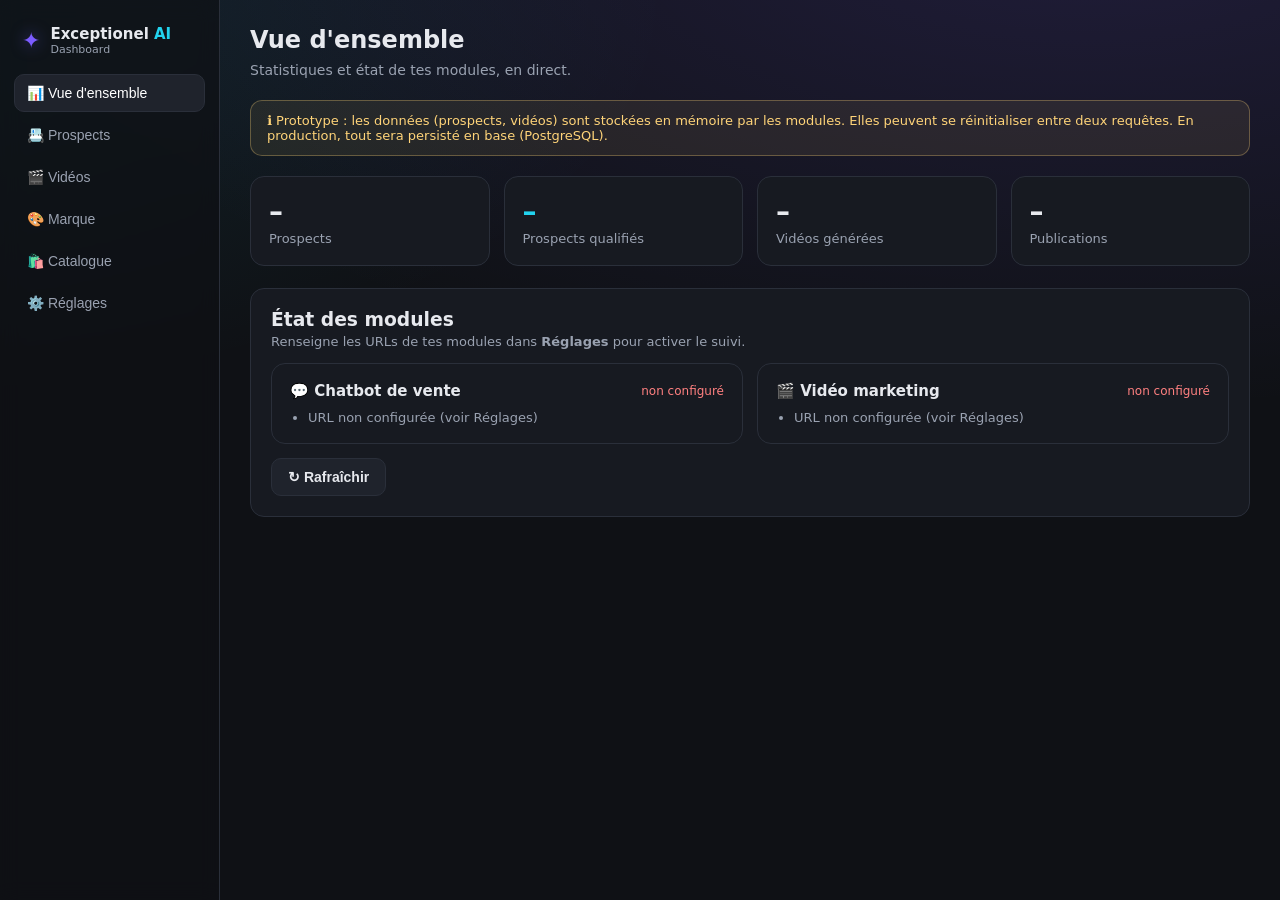
==== dashboard/index.html @ fd81e207 "Dashboard client: vue centralisee (stats, prospects, videos, marque, catalogue) agregeant les module" ====
<!DOCTYPE html>
<html lang="fr">
  <head>
    <meta charset="UTF-8" />
    <meta name="viewport" content="width=device-width, initial-scale=1.0" />
    <title>Exceptionel AI — Dashboard</title>
    <link rel="stylesheet" href="styles.css" />
  </head>
  <body>
    <div class="app">
      <!-- Sidebar -->
      <aside class="sidebar">
        <div class="brand">
          <span class="logo">✦</span>
          <div><strong>Exceptionel<span style="color:#22d3ee"> AI</span></strong><small>Dashboard</small></div>
        </div>
        <nav class="nav" id="nav">
          <button class="active" data-view="overview">📊 Vue d'ensemble</button>
          <button data-view="leads">📇 Prospects</button>
          <button data-view="videos">🎬 Vidéos</button>
          <button data-view="brand">🎨 Marque</button>
          <button data-view="catalog">🛍️ Catalogue</button>
          <button data-view="settings">⚙️ Réglages</button>
        </nav>
      </aside>

      <!-- Main -->
      <main class="main">
        <!-- OVERVIEW -->
        <section id="view-overview" class="view active">
          <div class="topline"><h1>Vue d'ensemble</h1></div>
          <p class="sub">Statistiques et état de tes modules, en direct.</p>
          <div class="banner" id="proto-note">
            ℹ️ Prototype : les données (prospects, vidéos) sont stockées en mémoire par les modules.
            Elles peuvent se réinitialiser entre deux requêtes. En production, tout sera persisté en base (PostgreSQL).
          </div>

          <div class="kpis" id="kpis">
            <div class="kpi"><strong id="kpi-leads">–</strong><span>Prospects</span></div>
            <div class="kpi"><strong id="kpi-qual" class="accent">–</strong><span>Prospects qualifiés</span></div>
            <div class="kpi"><strong id="kpi-videos">–</strong><span>Vidéos générées</span></div>
            <div class="kpi"><strong id="kpi-pubs">–</strong><span>Publications</span></div>
          </div>

          <div class="panel">
            <h3>État des modules</h3>
            <p class="hint">Renseigne les URLs de tes modules dans <b>Réglages</b> pour activer le suivi.</p>
            <div class="modules">
              <div class="mod" id="mod-chatbot">
                <div class="head"><h4>💬 Chatbot de vente</h4><span class="status" id="st-chatbot">…</span></div>
                <ul id="info-chatbot"><li>URL non configurée</li></ul>
              </div>
              <div class="mod" id="mod-video">
                <div class="head"><h4>🎬 Vidéo marketing</h4><span class="status" id="st-video">…</span></div>
                <ul id="info-video"><li>URL non configurée</li></ul>
              </div>
            </div>
            <button class="btn" id="refresh">↻ Rafraîchir</button>
          </div>
        </section>

        <!-- LEADS -->
        <section id="view-leads" class="view">
          <div class="topline"><h1>Prospects</h1></div>
          <p class="sub">Leads qualifiés par le chatbot (email, besoin, budget, score).</p>
          <div class="panel">
            <div id="leads-body"><p class="empty">Chargement…</p></div>
            <button class="btn" id="reload-leads">↻ Recharger</button>
          </div>
        </section>

        <!-- VIDEOS -->
        <section id="view-videos" class="view">
          <div class="topline"><h1>Vidéos</h1></div>
          <p class="sub">Vidéos générées par le module marketing et leurs publications.</p>
          <div class="panel">
            <div id="videos-body"><p class="empty">Chargement…</p></div>
            <button class="btn" id="reload-videos">↻ Recharger</button>
          </div>
        </section>

        <!-- BRAND -->
        <section id="view-brand" class="view">
          <div class="topline"><h1>Marque</h1></div>
          <p class="sub">Configure l'identité et le ton de l'IA. Ces infos alimentent le contenu et le chatbot.</p>
          <div class="panel">
            <label>Nom de la marque</label>
            <input id="b-name" placeholder="Exceptionel" />
            <label>Ton</label>
            <select id="b-tone">
              <option value="chaleureux et professionnel">Chaleureux et professionnel</option>
              <option value="enthousiaste">Enthousiaste</option>
              <option value="luxe et raffiné">Luxe et raffiné</option>
              <option value="amical et décontracté">Amical et décontracté</option>
            </select>
            <label>Public cible</label>
            <input id="b-audience" placeholder="ex : jeunes actifs urbains" />
            <label>Arguments clés (un par ligne)</label>
            <textarea id="b-values" rows="4" placeholder="Livraison offerte dès 50€&#10;Fabrication responsable&#10;Garantie 30 jours"></textarea>
            <button class="btn btn-primary" id="save-brand">💾 Enregistrer la marque</button>
            <div class="msg" id="brand-msg"></div>
          </div>
        </section>

        <!-- CATALOG -->
        <section id="view-catalog" class="view">
          <div class="topline"><h1>Catalogue</h1></div>
          <p class="sub">Gère tes produits (JSON). Ils alimentent le chatbot et la génération de vidéos.</p>
          <div class="panel">
            <label>Produits (tableau JSON)</label>
            <textarea id="cat-json" rows="12" spellcheck="false"></textarea>
            <div class="row">
              <button class="btn btn-primary" id="save-cat">💾 Enregistrer</button>
              <button class="btn" id="push-cat">📤 Charger dans le chatbot (session démo)</button>
              <button class="btn" id="load-sample">Exemple</button>
            </div>
            <div class="msg" id="cat-msg"></div>
          </div>
        </section>

        <!-- SETTINGS -->
        <section id="view-settings" class="view">
          <div class="topline"><h1>Réglages</h1></div>
          <p class="sub">Connecte le dashboard aux URLs de tes modules déployés sur Vercel.</p>
          <div class="panel">
            <label>URL du module Chatbot</label>
            <input id="s-chatbot" placeholder="https://exceptionel-ai.vercel.app" />
            <label>URL du module Vidéo</label>
            <input id="s-video" placeholder="https://exceptionel-video.vercel.app" />
            <button class="btn btn-primary" id="save-settings">💾 Enregistrer & tester</button>
            <div class="msg" id="settings-msg"></div>
          </div>
        </section>
      </main>
    </div>

    <script src="app.js"></script>
  </body>
</html>
---- dashboard/styles.css ----
:root {
  --bg: #0f1115;
  --surface: #171a21;
  --surface-2: #1f232c;
  --border: #2a2f3a;
  --text: #e7e9ee;
  --muted: #9aa2b1;
  --accent: #7c5cff;
  --accent-2: #22d3ee;
  --success: #34d399;
  --warn: #ffd479;
  --danger: #ff8080;
  --radius: 14px;
  --shadow: 0 10px 30px rgba(0, 0, 0, 0.35);
  font-family: system-ui, -apple-system, "Segoe UI", Roboto, Helvetica, Arial, sans-serif;
}
* { box-sizing: border-box; }
body {
  margin: 0;
  background:
    radial-gradient(1100px 500px at 85% -10%, rgba(124, 92, 255, 0.16), transparent),
    radial-gradient(800px 400px at -10% 0%, rgba(34, 211, 238, 0.10), transparent),
    var(--bg);
  color: var(--text);
  min-height: 100vh;
}
a { color: var(--accent-2); }
code { background: var(--surface-2); padding: 1px 6px; border-radius: 6px; font-size: .9em; }

/* Layout */
.app { display: flex; min-height: 100vh; }
.sidebar {
  width: 220px; background: rgba(15, 17, 21, 0.7); backdrop-filter: blur(10px);
  border-right: 1px solid var(--border); padding: 18px 14px; position: sticky; top: 0; height: 100vh;
}
.brand { display: flex; align-items: center; gap: 10px; padding: 6px 8px 18px; }
.brand .logo { color: var(--accent); font-size: 22px; filter: drop-shadow(0 0 8px rgba(124,92,255,.6)); }
.brand strong { font-size: 15px; }
.brand small { display: block; color: var(--muted); font-size: 11px; }
.nav { display: flex; flex-direction: column; gap: 4px; }
.nav button {
  display: flex; align-items: center; gap: 10px; text-align: left;
  background: transparent; border: 1px solid transparent; color: var(--muted);
  padding: 10px 12px; border-radius: 10px; cursor: pointer; font-size: 14px;
}
.nav button:hover { color: var(--text); background: var(--surface-2); }
.nav button.active { color: #fff; background: var(--surface-2); border-color: var(--border); }
.main { flex: 1; padding: 26px 30px 70px; max-width: 1100px; }

.topline { display: flex; align-items: center; gap: 12px; margin-bottom: 8px; }
h1 { font-size: 24px; margin: 0; }
.sub { color: var(--muted); margin: 0 0 22px; font-size: 14px; }

.view { display: none; animation: fade .2s ease; }
.view.active { display: block; }
@keyframes fade { from { opacity: 0; transform: translateY(6px); } to { opacity: 1; transform: none; } }

/* Banner */
.banner {
  background: rgba(255, 212, 121, 0.08); border: 1px solid rgba(255, 212, 121, 0.3);
  color: var(--warn); border-radius: 12px; padding: 12px 16px; font-size: 13px; margin-bottom: 20px;
}

/* KPIs */
.kpis { display: grid; grid-template-columns: repeat(auto-fit, minmax(150px, 1fr)); gap: 14px; margin-bottom: 22px; }
.kpi { background: var(--surface); border: 1px solid var(--border); border-radius: var(--radius); padding: 18px; }
.kpi strong { display: block; font-size: 28px; }
.kpi span { color: var(--muted); font-size: 13px; }
.kpi .accent { color: var(--accent-2); }

/* Cards / panels */
.panel { background: var(--surface); border: 1px solid var(--border); border-radius: var(--radius); padding: 20px; margin-bottom: 18px; }
.panel h3 { margin: 0 0 4px; }
.panel .hint { color: var(--muted); font-size: 13px; margin: 0 0 14px; }
.modules { display: grid; grid-template-columns: 1fr 1fr; gap: 14px; }
.mod { background: var(--surface); border: 1px solid var(--border); border-radius: var(--radius); padding: 18px; }
.mod .head { display: flex; align-items: center; justify-content: space-between; }
.mod h4 { margin: 0; font-size: 15px; }
.mod ul { margin: 10px 0 0; padding-left: 18px; color: var(--muted); font-size: 13px; }
.dot { width: 9px; height: 9px; border-radius: 50%; display: inline-block; margin-right: 6px; }
.dot.on { background: var(--success); }
.dot.off { background: var(--danger); }
.status { font-size: 12px; }
.status.on { color: var(--success); }
.status.off { color: var(--danger); }

/* Table */
table { width: 100%; border-collapse: collapse; font-size: 14px; }
th, td { text-align: left; padding: 10px 12px; border-bottom: 1px solid var(--border); }
th { color: var(--muted); font-weight: 600; font-size: 12px; text-transform: uppercase; letter-spacing: .04em; }
tr:last-child td { border-bottom: none; }
.pill { font-size: 11px; padding: 3px 9px; border-radius: 999px; }
.pill.qualified { background: rgba(52,211,153,.15); color: var(--success); }
.pill.new { background: rgba(124,92,255,.15); color: #b9a8ff; }
.empty { color: var(--muted); text-align: center; padding: 30px 0; }

/* Video cards */
.vgrid { display: grid; grid-template-columns: repeat(auto-fill, minmax(280px, 1fr)); gap: 14px; }
.vcard { background: var(--bg); border: 1px solid var(--border); border-radius: 12px; padding: 14px; }
.vcard .k { font-size: 11px; text-transform: uppercase; color: var(--accent-2); letter-spacing: .05em; }
.vcard h4 { margin: 4px 0; }
.vcard p { color: var(--muted); font-size: 13px; margin: 4px 0; }
.tags { display: flex; gap: 6px; flex-wrap: wrap; margin-top: 8px; }
.tag { font-size: 11px; padding: 2px 8px; border-radius: 999px; background: var(--surface-2); color: var(--muted); }

/* Forms */
label { display: block; font-size: 13px; color: var(--muted); margin: 12px 0 6px; }
label:first-of-type { margin-top: 0; }
input, textarea, select {
  width: 100%; background: var(--bg); border: 1px solid var(--border); color: var(--text);
  border-radius: 10px; padding: 10px 12px; font-size: 14px; font-family: inherit;
}
input:focus, textarea:focus { outline: none; border-color: var(--accent); }
textarea { resize: vertical; }
.btn { border: 1px solid var(--border); background: var(--surface-2); color: var(--text); padding: 10px 16px; border-radius: 10px; cursor: pointer; font-weight: 600; font-size: 14px; margin-top: 14px; }
.btn:hover { transform: translateY(-1px); }
.btn-primary { background: linear-gradient(135deg, var(--accent), #5b8cff); border-color: transparent; color: #fff; }
.row { display: flex; gap: 10px; flex-wrap: wrap; }
.msg { font-size: 13px; margin-top: 10px; }
.msg.ok { color: var(--success); }
.msg.err { color: var(--danger); }

@media (max-width: 820px) {
  .app { flex-direction: column; }
  .sidebar { width: auto; height: auto; position: static; display: flex; align-items: center; gap: 12px; overflow-x: auto; }
  .brand { padding: 0 8px 0 0; }
  .nav { flex-direction: row; }
  .modules { grid-template-columns: 1fr; }
}
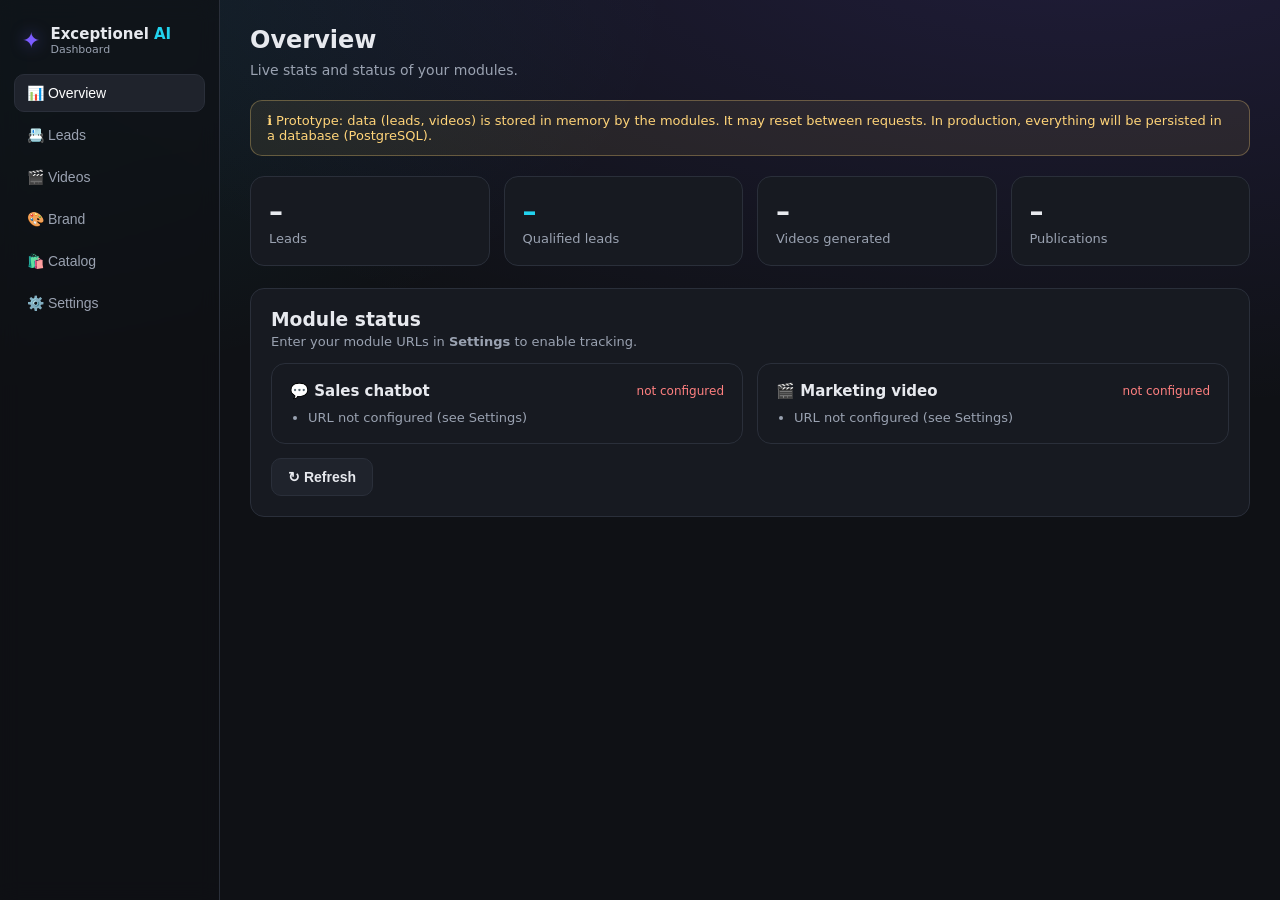
==== commit 429e0072: "Traduction complete en anglais + prix en USD (paiements, chatbot, video, dashboard)" ====
--- a/dashboard/index.html
+++ b/dashboard/index.html
@@ -1,5 +1,5 @@
 <!DOCTYPE html>
-<html lang="fr">
+<html lang="en">
   <head>
     <meta charset="UTF-8" />
     <meta name="viewport" content="width=device-width, initial-scale=1.0" />
@@ -15,12 +15,12 @@
           <div><strong>Exceptionel<span style="color:#22d3ee"> AI</span></strong><small>Dashboard</small></div>
         </div>
         <nav class="nav" id="nav">
-          <button class="active" data-view="overview">📊 Vue d'ensemble</button>
-          <button data-view="leads">📇 Prospects</button>
-          <button data-view="videos">🎬 Vidéos</button>
-          <button data-view="brand">🎨 Marque</button>
-          <button data-view="catalog">🛍️ Catalogue</button>
-          <button data-view="settings">⚙️ Réglages</button>
+          <button class="active" data-view="overview">📊 Overview</button>
+          <button data-view="leads">📇 Leads</button>
+          <button data-view="videos">🎬 Videos</button>
+          <button data-view="brand">🎨 Brand</button>
+          <button data-view="catalog">🛍️ Catalog</button>
+          <button data-view="settings">⚙️ Settings</button>
         </nav>
       </aside>
 
@@ -28,91 +28,91 @@
       <main class="main">
         <!-- OVERVIEW -->
         <section id="view-overview" class="view active">
-          <div class="topline"><h1>Vue d'ensemble</h1></div>
-          <p class="sub">Statistiques et état de tes modules, en direct.</p>
+          <div class="topline"><h1>Overview</h1></div>
+          <p class="sub">Live stats and status of your modules.</p>
           <div class="banner" id="proto-note">
-            ℹ️ Prototype : les données (prospects, vidéos) sont stockées en mémoire par les modules.
-            Elles peuvent se réinitialiser entre deux requêtes. En production, tout sera persisté en base (PostgreSQL).
+            ℹ️ Prototype: data (leads, videos) is stored in memory by the modules.
+            It may reset between requests. In production, everything will be persisted in a database (PostgreSQL).
           </div>
 
           <div class="kpis" id="kpis">
-            <div class="kpi"><strong id="kpi-leads">–</strong><span>Prospects</span></div>
-            <div class="kpi"><strong id="kpi-qual" class="accent">–</strong><span>Prospects qualifiés</span></div>
-            <div class="kpi"><strong id="kpi-videos">–</strong><span>Vidéos générées</span></div>
+            <div class="kpi"><strong id="kpi-leads">–</strong><span>Leads</span></div>
+            <div class="kpi"><strong id="kpi-qual" class="accent">–</strong><span>Qualified leads</span></div>
+            <div class="kpi"><strong id="kpi-videos">–</strong><span>Videos generated</span></div>
             <div class="kpi"><strong id="kpi-pubs">–</strong><span>Publications</span></div>
           </div>
 
           <div class="panel">
-            <h3>État des modules</h3>
-            <p class="hint">Renseigne les URLs de tes modules dans <b>Réglages</b> pour activer le suivi.</p>
+            <h3>Module status</h3>
+            <p class="hint">Enter your module URLs in <b>Settings</b> to enable tracking.</p>
             <div class="modules">
               <div class="mod" id="mod-chatbot">
-                <div class="head"><h4>💬 Chatbot de vente</h4><span class="status" id="st-chatbot">…</span></div>
-                <ul id="info-chatbot"><li>URL non configurée</li></ul>
+                <div class="head"><h4>💬 Sales chatbot</h4><span class="status" id="st-chatbot">…</span></div>
+                <ul id="info-chatbot"><li>URL not configured</li></ul>
               </div>
               <div class="mod" id="mod-video">
-                <div class="head"><h4>🎬 Vidéo marketing</h4><span class="status" id="st-video">…</span></div>
-                <ul id="info-video"><li>URL non configurée</li></ul>
+                <div class="head"><h4>🎬 Marketing video</h4><span class="status" id="st-video">…</span></div>
+                <ul id="info-video"><li>URL not configured</li></ul>
               </div>
             </div>
-            <button class="btn" id="refresh">↻ Rafraîchir</button>
+            <button class="btn" id="refresh">↻ Refresh</button>
           </div>
         </section>
 
         <!-- LEADS -->
         <section id="view-leads" class="view">
-          <div class="topline"><h1>Prospects</h1></div>
-          <p class="sub">Leads qualifiés par le chatbot (email, besoin, budget, score).</p>
+          <div class="topline"><h1>Leads</h1></div>
+          <p class="sub">Leads qualified by the chatbot (email, need, budget, score).</p>
           <div class="panel">
-            <div id="leads-body"><p class="empty">Chargement…</p></div>
-            <button class="btn" id="reload-leads">↻ Recharger</button>
+            <div id="leads-body"><p class="empty">Loading…</p></div>
+            <button class="btn" id="reload-leads">↻ Reload</button>
           </div>
         </section>
 
         <!-- VIDEOS -->
         <section id="view-videos" class="view">
-          <div class="topline"><h1>Vidéos</h1></div>
-          <p class="sub">Vidéos générées par le module marketing et leurs publications.</p>
+          <div class="topline"><h1>Videos</h1></div>
+          <p class="sub">Videos generated by the marketing module and their publications.</p>
           <div class="panel">
-            <div id="videos-body"><p class="empty">Chargement…</p></div>
-            <button class="btn" id="reload-videos">↻ Recharger</button>
+            <div id="videos-body"><p class="empty">Loading…</p></div>
+            <button class="btn" id="reload-videos">↻ Reload</button>
           </div>
         </section>
 
         <!-- BRAND -->
         <section id="view-brand" class="view">
-          <div class="topline"><h1>Marque</h1></div>
-          <p class="sub">Configure l'identité et le ton de l'IA. Ces infos alimentent le contenu et le chatbot.</p>
+          <div class="topline"><h1>Brand</h1></div>
+          <p class="sub">Configure the AI's identity and tone. This feeds the content and the chatbot.</p>
           <div class="panel">
-            <label>Nom de la marque</label>
+            <label>Brand name</label>
             <input id="b-name" placeholder="Exceptionel" />
-            <label>Ton</label>
+            <label>Tone</label>
             <select id="b-tone">
-              <option value="chaleureux et professionnel">Chaleureux et professionnel</option>
-              <option value="enthousiaste">Enthousiaste</option>
-              <option value="luxe et raffiné">Luxe et raffiné</option>
-              <option value="amical et décontracté">Amical et décontracté</option>
+              <option value="warm and professional">Warm and professional</option>
+              <option value="enthusiastic">Enthusiastic</option>
+              <option value="luxury and refined">Luxury and refined</option>
+              <option value="friendly and casual">Friendly and casual</option>
             </select>
-            <label>Public cible</label>
-            <input id="b-audience" placeholder="ex : jeunes actifs urbains" />
-            <label>Arguments clés (un par ligne)</label>
-            <textarea id="b-values" rows="4" placeholder="Livraison offerte dès 50€&#10;Fabrication responsable&#10;Garantie 30 jours"></textarea>
-            <button class="btn btn-primary" id="save-brand">💾 Enregistrer la marque</button>
+            <label>Target audience</label>
+            <input id="b-audience" placeholder="e.g. young urban professionals" />
+            <label>Key selling points (one per line)</label>
+            <textarea id="b-values" rows="4" placeholder="Free shipping over $50&#10;Responsibly made&#10;30-day guarantee"></textarea>
+            <button class="btn btn-primary" id="save-brand">💾 Save brand</button>
             <div class="msg" id="brand-msg"></div>
           </div>
         </section>
 
         <!-- CATALOG -->
         <section id="view-catalog" class="view">
-          <div class="topline"><h1>Catalogue</h1></div>
-          <p class="sub">Gère tes produits (JSON). Ils alimentent le chatbot et la génération de vidéos.</p>
+          <div class="topline"><h1>Catalog</h1></div>
+          <p class="sub">Manage your products (JSON). They feed the chatbot and video generation.</p>
           <div class="panel">
-            <label>Produits (tableau JSON)</label>
+            <label>Products (JSON array)</label>
             <textarea id="cat-json" rows="12" spellcheck="false"></textarea>
             <div class="row">
-              <button class="btn btn-primary" id="save-cat">💾 Enregistrer</button>
-              <button class="btn" id="push-cat">📤 Charger dans le chatbot (session démo)</button>
-              <button class="btn" id="load-sample">Exemple</button>
+              <button class="btn btn-primary" id="save-cat">💾 Save</button>
+              <button class="btn" id="push-cat">📤 Load into chatbot (demo session)</button>
+              <button class="btn" id="load-sample">Sample</button>
             </div>
             <div class="msg" id="cat-msg"></div>
           </div>
@@ -120,14 +120,14 @@
 
         <!-- SETTINGS -->
         <section id="view-settings" class="view">
-          <div class="topline"><h1>Réglages</h1></div>
-          <p class="sub">Connecte le dashboard aux URLs de tes modules déployés sur Vercel.</p>
+          <div class="topline"><h1>Settings</h1></div>
+          <p class="sub">Connect the dashboard to the URLs of your modules deployed on Vercel.</p>
           <div class="panel">
-            <label>URL du module Chatbot</label>
+            <label>Chatbot module URL</label>
             <input id="s-chatbot" placeholder="https://exceptionel-ai.vercel.app" />
-            <label>URL du module Vidéo</label>
+            <label>Video module URL</label>
             <input id="s-video" placeholder="https://exceptionel-video.vercel.app" />
-            <button class="btn btn-primary" id="save-settings">💾 Enregistrer & tester</button>
+            <button class="btn btn-primary" id="save-settings">💾 Save & test</button>
             <div class="msg" id="settings-msg"></div>
           </div>
         </section>
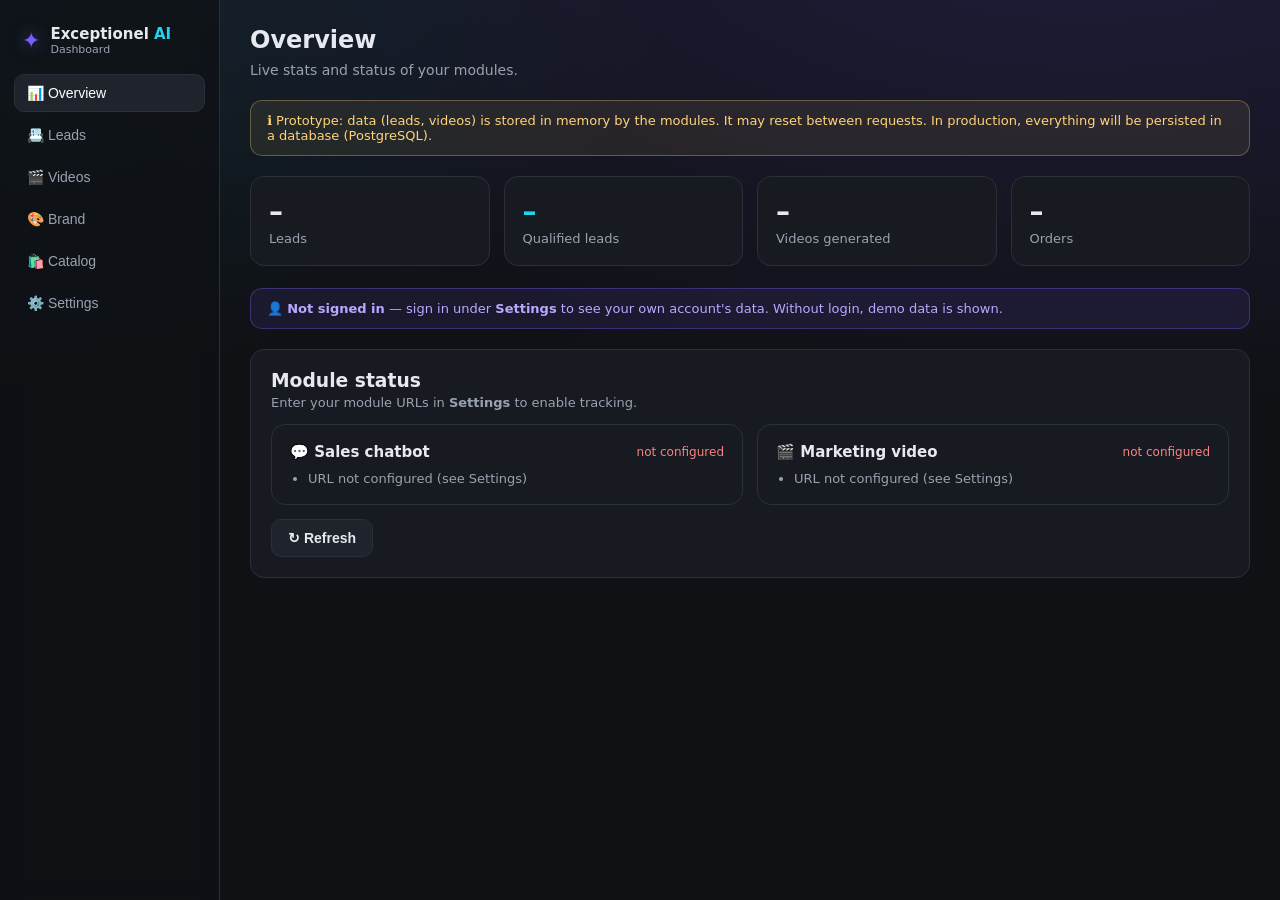
==== commit 87bc5512: "Cablage final: persistance par marchand (leads/videos/orders) via Supabase + auth JWT; dashboard log" ====
--- a/dashboard/index.html
+++ b/dashboard/index.html
@@ -39,7 +39,10 @@
             <div class="kpi"><strong id="kpi-leads">–</strong><span>Leads</span></div>
             <div class="kpi"><strong id="kpi-qual" class="accent">–</strong><span>Qualified leads</span></div>
             <div class="kpi"><strong id="kpi-videos">–</strong><span>Videos generated</span></div>
-            <div class="kpi"><strong id="kpi-pubs">–</strong><span>Publications</span></div>
+            <div class="kpi"><strong id="kpi-orders">–</strong><span>Orders</span></div>
+          </div>
+          <div class="banner" id="acct-note" style="background:rgba(124,92,255,.1);border-color:rgba(124,92,255,.35);color:#b9a8ff">
+            👤 <b id="acct-state">Not signed in</b> — sign in under <b>Settings</b> to see your own account's data. Without login, demo data is shown.
           </div>
 
           <div class="panel">
@@ -121,12 +124,32 @@
         <!-- SETTINGS -->
         <section id="view-settings" class="view">
           <div class="topline"><h1>Settings</h1></div>
-          <p class="sub">Connect the dashboard to the URLs of your modules deployed on Vercel.</p>
+
           <div class="panel">
+            <h3>Sign in (merchant account)</h3>
+            <p class="hint">Log in with your Exceptionel AI account so the dashboard shows YOUR leads, videos and orders.</p>
+            <label>Auth module URL</label>
+            <input id="s-auth" placeholder="https://exceptionel-auth.vercel.app" />
+            <label>Email</label>
+            <input id="s-email" type="email" placeholder="you@company.com" />
+            <label>Password</label>
+            <input id="s-password" type="password" placeholder="Your password" />
+            <div class="row">
+              <button class="btn btn-primary" id="login-btn">🔐 Log in</button>
+              <button class="btn" id="logout-btn">Log out</button>
+            </div>
+            <div class="msg" id="login-msg"></div>
+          </div>
+
+          <div class="panel">
+            <h3>Module URLs</h3>
+            <p class="hint">Connect the dashboard to your modules deployed on Vercel.</p>
             <label>Chatbot module URL</label>
             <input id="s-chatbot" placeholder="https://exceptionel-ai.vercel.app" />
             <label>Video module URL</label>
             <input id="s-video" placeholder="https://exceptionel-video.vercel.app" />
+            <label>Payments module URL</label>
+            <input id="s-payments" placeholder="https://exceptionel-pay.vercel.app" />
             <button class="btn btn-primary" id="save-settings">💾 Save & test</button>
             <div class="msg" id="settings-msg"></div>
           </div>
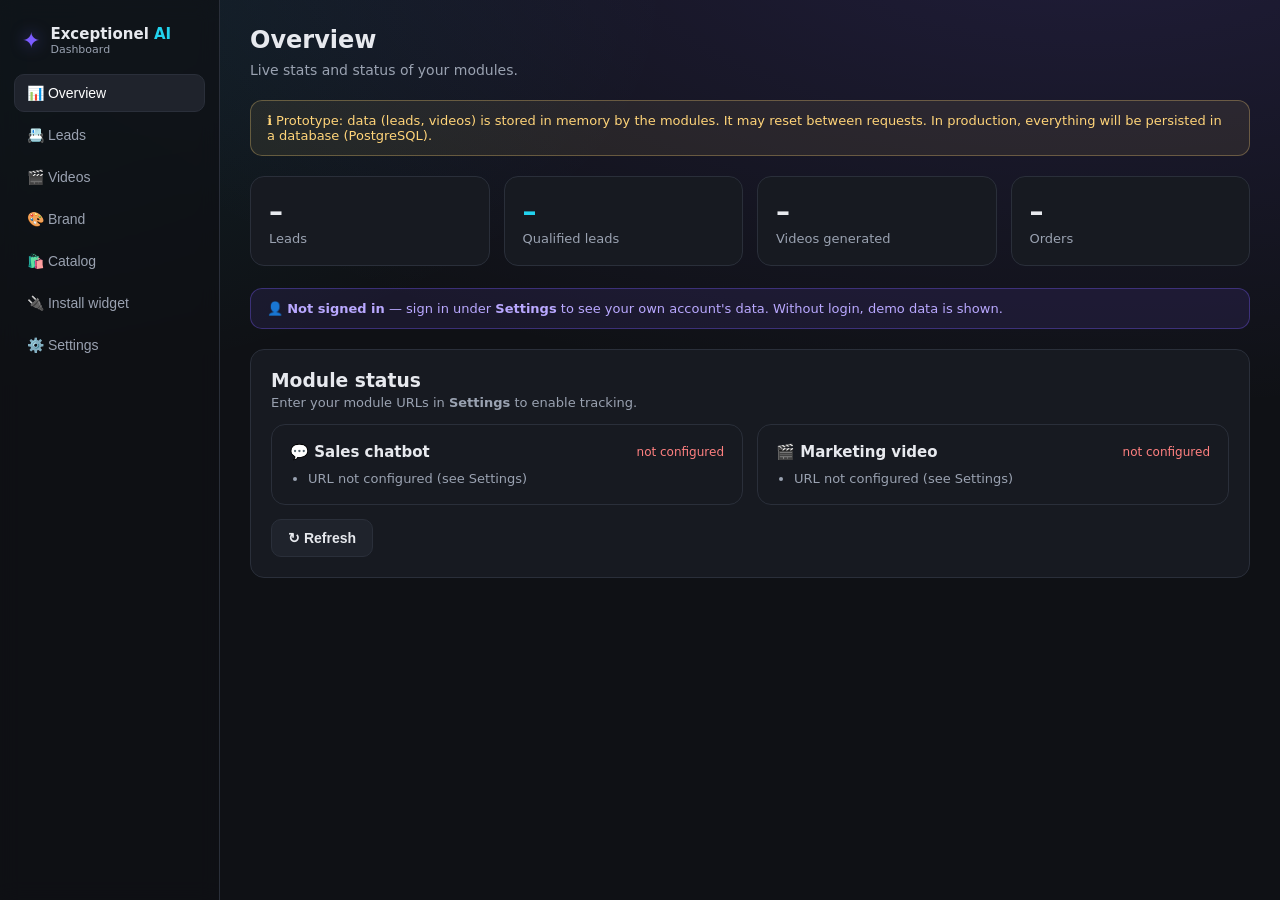
==== commit db5fb862: "feat(dashboard): Install-widget view — show merchant ID + auto-generate correct embed snippet, guara" ====
--- a/dashboard/index.html
+++ b/dashboard/index.html
@@ -20,6 +20,7 @@
           <button data-view="videos">🎬 Videos</button>
           <button data-view="brand">🎨 Brand</button>
           <button data-view="catalog">🛍️ Catalog</button>
+          <button data-view="install">🔌 Install widget</button>
           <button data-view="settings">⚙️ Settings</button>
         </nav>
       </aside>
@@ -121,6 +122,29 @@
           </div>
         </section>
 
+        <!-- INSTALL WIDGET -->
+        <section id="view-install" class="view">
+          <div class="topline"><h1>Install the chatbot widget</h1></div>
+          <p class="sub">Paste one line on your website to add the AI sales chatbot. Leads it captures will show up here in your dashboard.</p>
+
+          <div class="panel">
+            <h3>Your merchant ID</h3>
+            <p class="hint">This identifies your account. The widget must use exactly this ID so your leads are attached to you.</p>
+            <input id="merchant-id" readonly placeholder="Sign in under Settings to reveal your merchant ID" />
+            <div class="msg" id="install-warn"></div>
+          </div>
+
+          <div class="panel">
+            <h3>Embed snippet</h3>
+            <p class="hint">Copy this and paste it just before the <code>&lt;/body&gt;</code> tag of your website (e.g. exceptionel.com).</p>
+            <textarea id="embed-snippet" rows="7" spellcheck="false" readonly></textarea>
+            <div class="row">
+              <button class="btn btn-primary" id="copy-snippet">📋 Copy snippet</button>
+            </div>
+            <div class="msg" id="copy-msg"></div>
+          </div>
+        </section>
+
         <!-- SETTINGS -->
         <section id="view-settings" class="view">
           <div class="topline"><h1>Settings</h1></div>
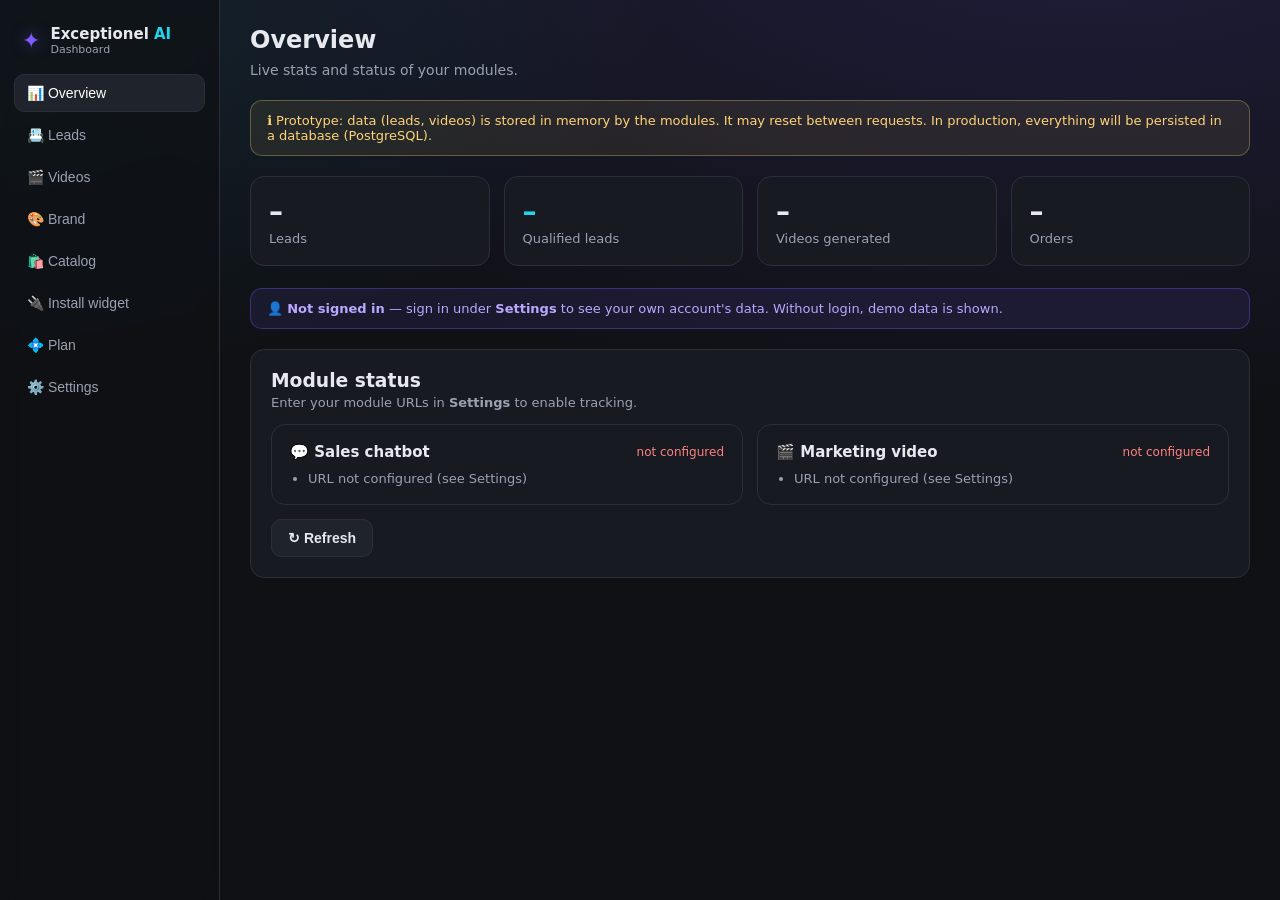
==== commit f01e19e2: "feat(billing): Stripe subscription plans (Starter/Pro) in auth module + dashboard Plan view - auth/l" ====
--- a/dashboard/index.html
+++ b/dashboard/index.html
@@ -21,6 +21,7 @@
           <button data-view="brand">🎨 Brand</button>
           <button data-view="catalog">🛍️ Catalog</button>
           <button data-view="install">🔌 Install widget</button>
+          <button data-view="billing">💠 Plan</button>
           <button data-view="settings">⚙️ Settings</button>
         </nav>
       </aside>
@@ -145,6 +146,37 @@
           </div>
         </section>
 
+        <!-- PLAN & BILLING -->
+        <section id="view-billing" class="view">
+          <div class="topline"><h1>Plan &amp; Billing</h1></div>
+          <p class="sub">Subscribe to Exceptionel AI or manage your subscription.</p>
+
+          <div class="banner" id="billing-banner" style="display:none"></div>
+
+          <div class="panel">
+            <h3>Current plan</h3>
+            <div class="kpis">
+              <div class="kpi"><strong id="cur-plan">–</strong><span>Plan</span></div>
+              <div class="kpi"><strong id="cur-status">–</strong><span>Status</span></div>
+              <div class="kpi"><strong id="cur-renew">–</strong><span>Renews on</span></div>
+            </div>
+            <p class="hint" id="plan-note">Sign in under Settings to see and manage your plan.</p>
+          </div>
+
+          <div class="panel">
+            <h3>Choose a plan</h3>
+            <p class="hint">You'll be redirected to Stripe's secure checkout. Free is the default — no payment needed.</p>
+            <div class="row">
+              <button class="btn btn-primary" id="sub-starter">Subscribe — Starter · $29/mo</button>
+              <button class="btn btn-primary" id="sub-pro">Subscribe — Pro · $99/mo</button>
+            </div>
+            <div class="row" style="margin-top:10px">
+              <button class="btn" id="manage-sub">💳 Manage / cancel subscription</button>
+            </div>
+            <div class="msg" id="billing-msg"></div>
+          </div>
+        </section>
+
         <!-- SETTINGS -->
         <section id="view-settings" class="view">
           <div class="topline"><h1>Settings</h1></div>
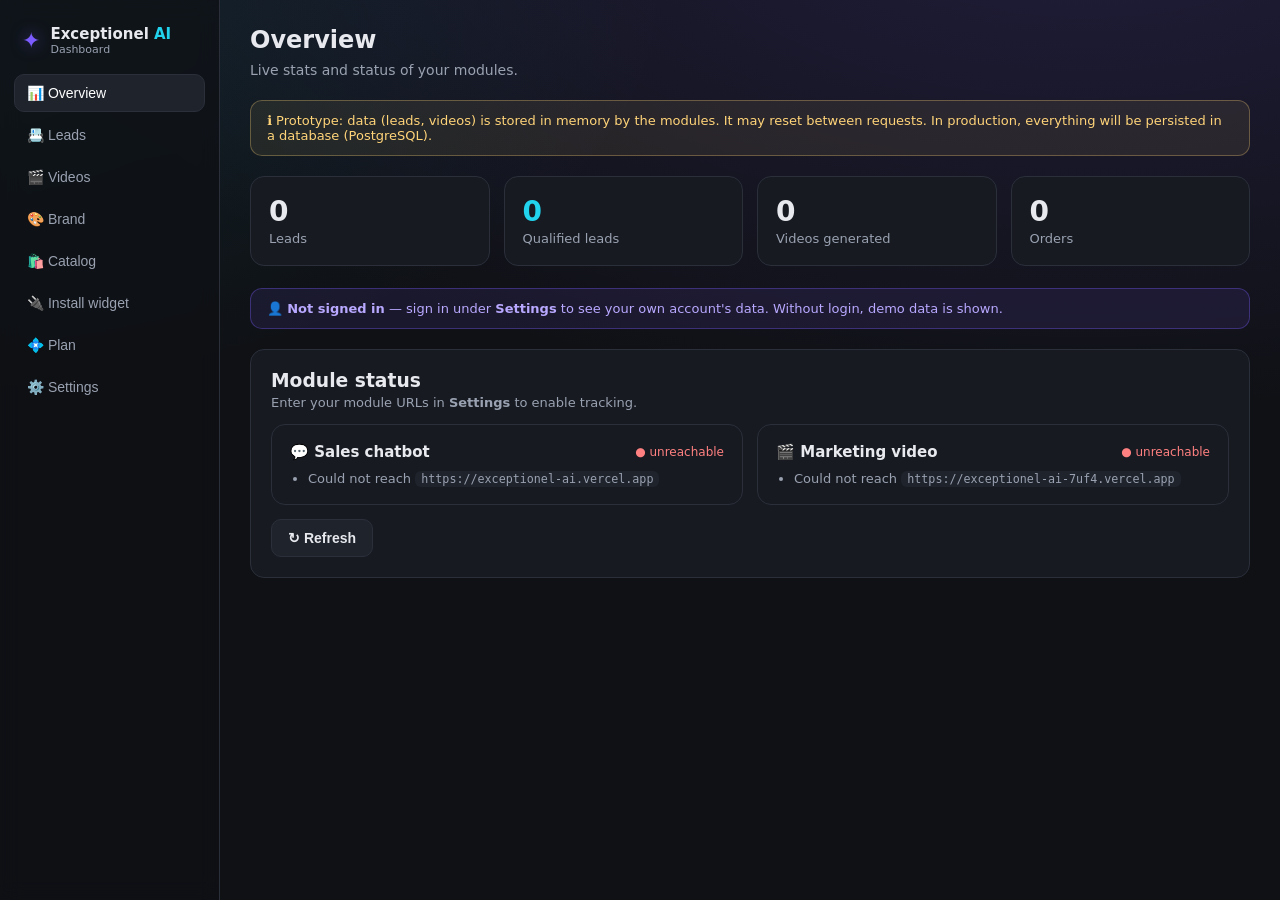
==== commit b52b53b8: "feat(domain): point landing CTAs to app.exceptionel.com; dashboard works out-of-the-box (pre-filled " ====
--- a/dashboard/index.html
+++ b/dashboard/index.html
@@ -182,19 +182,24 @@
           <div class="topline"><h1>Settings</h1></div>
 
           <div class="panel">
-            <h3>Sign in (merchant account)</h3>
-            <p class="hint">Log in with your Exceptionel AI account so the dashboard shows YOUR leads, videos and orders.</p>
-            <label>Auth module URL</label>
-            <input id="s-auth" placeholder="https://exceptionel-auth.vercel.app" />
+            <h3>Sign in or create your account</h3>
+            <p class="hint">Log in with your Exceptionel AI account, or create a free account to get started.</p>
+            <label>Brand name <span style="opacity:.6">(only needed to sign up)</span></label>
+            <input id="s-brand" placeholder="Your store name" autocomplete="organization" />
             <label>Email</label>
-            <input id="s-email" type="email" placeholder="you@company.com" />
+            <input id="s-email" type="email" placeholder="you@company.com" autocomplete="email" />
             <label>Password</label>
-            <input id="s-password" type="password" placeholder="Your password" />
+            <input id="s-password" type="password" placeholder="At least 8 characters" />
             <div class="row">
               <button class="btn btn-primary" id="login-btn">🔐 Log in</button>
+              <button class="btn btn-primary" id="signup-btn">✨ Create account</button>
               <button class="btn" id="logout-btn">Log out</button>
             </div>
             <div class="msg" id="login-msg"></div>
+            <details style="margin-top:12px">
+              <summary class="hint" style="cursor:pointer">Advanced: Auth module URL</summary>
+              <input id="s-auth" placeholder="https://exceptionel-ai-6co8.vercel.app" style="margin-top:8px" />
+            </details>
           </div>
 
           <div class="panel">
